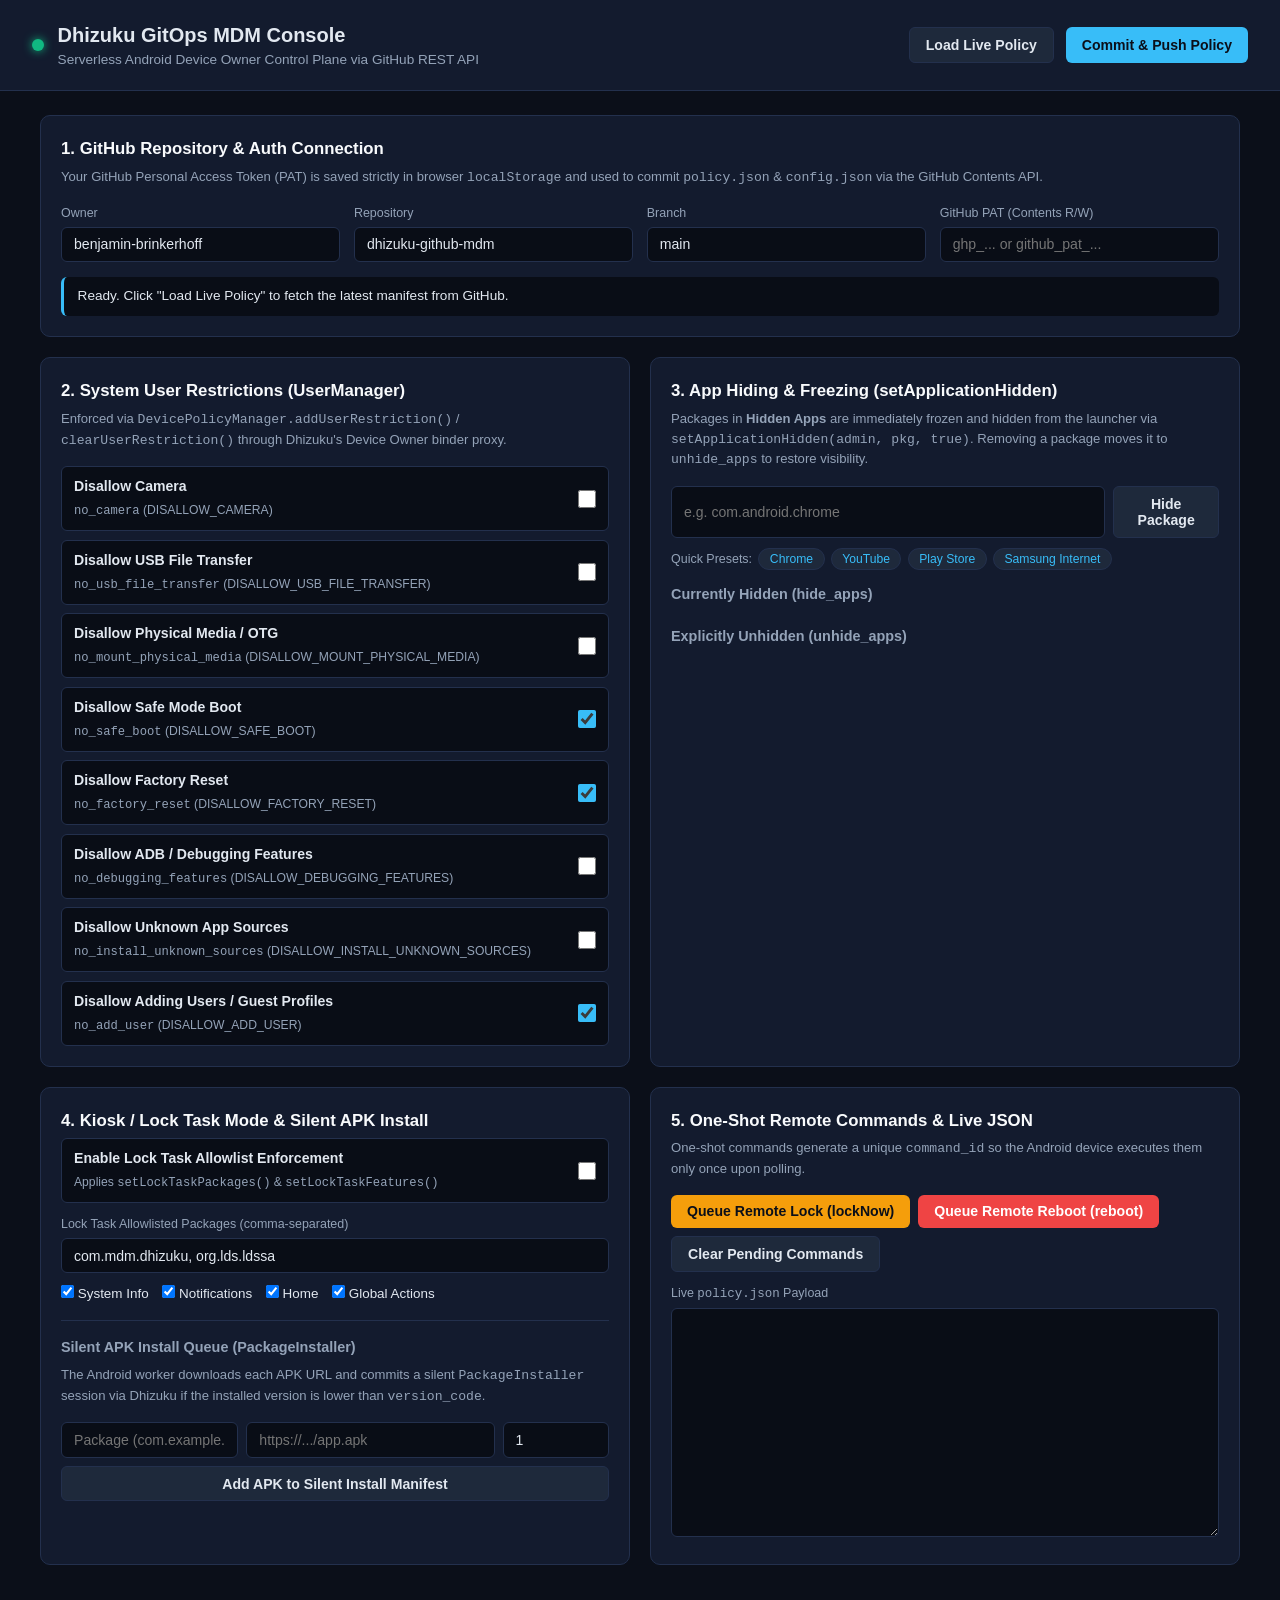
==== docs/index.html @ 59e8cc9c "feat(web): add GitHub Pages MDM Console UI (docs/index.html)" ====
<!DOCTYPE html>
<html lang="en">
<head>
  <meta charset="UTF-8" />
  <meta name="viewport" content="width=device-width, initial-scale=1.0" />
  <title>Dhizuku GitOps MDM Console</title>
  <link rel="stylesheet" href="styles.css" />
</head>
<body>
  <header class="topbar">
    <div class="brand">
      <span class="badge-dot" id="statusDot"></span>
      <div>
        <h1>Dhizuku GitOps MDM Console</h1>
        <p class="subtitle">Serverless Android Device Owner Control Plane via GitHub REST API</p>
      </div>
    </div>
    <div class="actions">
      <button id="btnLoadPolicy" class="btn btn-secondary">Load Live Policy</button>
      <button id="btnCommitPolicy" class="btn btn-primary">Commit &amp; Push Policy</button>
    </div>
  </header>
  <main class="container">
    <section class="card connection-card">
      <h2>1. GitHub Repository &amp; Auth Connection</h2>
      <p class="hint">Your GitHub Personal Access Token (PAT) is saved strictly in browser <code>localStorage</code> and used to commit <code>policy.json</code> &amp; <code>config.json</code> via the GitHub Contents API.</p>
      <div class="grid-4">
        <label>
          <span>Owner</span>
          <input type="text" id="ghOwner" value="benjamin-brinkerhoff" />
        </label>
        <label>
          <span>Repository</span>
          <input type="text" id="ghRepo" value="dhizuku-github-mdm" />
        </label>
        <label>
          <span>Branch</span>
          <input type="text" id="ghBranch" value="main" />
        </label>
        <label>
          <span>GitHub PAT (Contents R/W)</span>
          <input type="password" id="ghToken" placeholder="ghp_... or github_pat_..." />
        </label>
      </div>
      <div class="status-banner" id="statusBanner">Ready. Click "Load Live Policy" to fetch the latest manifest from GitHub.</div>
    </section>
    <div class="grid-2">
      <section class="card">
        <h2>2. System User Restrictions (UserManager)</h2>
        <p class="hint">Enforced via <code>DevicePolicyManager.addUserRestriction()</code> / <code>clearUserRestriction()</code> through Dhizuku's Device Owner binder proxy.</p>
        <div class="toggle-list" id="restrictionsList">
          <label class="toggle-row">
            <div>
              <strong>Disallow Camera</strong>
              <small><code>no_camera</code> (DISALLOW_CAMERA)</small>
            </div>
            <input type="checkbox" data-restriction="no_camera" />
          </label>
          <label class="toggle-row">
            <div>
              <strong>Disallow USB File Transfer</strong>
              <small><code>no_usb_file_transfer</code> (DISALLOW_USB_FILE_TRANSFER)</small>
            </div>
            <input type="checkbox" data-restriction="no_usb_file_transfer" />
          </label>
          <label class="toggle-row">
            <div>
              <strong>Disallow Physical Media / OTG</strong>
              <small><code>no_mount_physical_media</code> (DISALLOW_MOUNT_PHYSICAL_MEDIA)</small>
            </div>
            <input type="checkbox" data-restriction="no_mount_physical_media" />
          </label>
          <label class="toggle-row">
            <div>
              <strong>Disallow Safe Mode Boot</strong>
              <small><code>no_safe_boot</code> (DISALLOW_SAFE_BOOT)</small>
            </div>
            <input type="checkbox" data-restriction="no_safe_boot" checked />
          </label>
          <label class="toggle-row">
            <div>
              <strong>Disallow Factory Reset</strong>
              <small><code>no_factory_reset</code> (DISALLOW_FACTORY_RESET)</small>
            </div>
            <input type="checkbox" data-restriction="no_factory_reset" checked />
          </label>
          <label class="toggle-row">
            <div>
              <strong>Disallow ADB / Debugging Features</strong>
              <small><code>no_debugging_features</code> (DISALLOW_DEBUGGING_FEATURES)</small>
            </div>
            <input type="checkbox" data-restriction="no_debugging_features" />
          </label>
          <label class="toggle-row">
            <div>
              <strong>Disallow Unknown App Sources</strong>
              <small><code>no_install_unknown_sources</code> (DISALLOW_INSTALL_UNKNOWN_SOURCES)</small>
            </div>
            <input type="checkbox" data-restriction="no_install_unknown_sources" />
          </label>
          <label class="toggle-row">
            <div>
              <strong>Disallow Adding Users / Guest Profiles</strong>
              <small><code>no_add_user</code> (DISALLOW_ADD_USER)</small>
            </div>
            <input type="checkbox" data-restriction="no_add_user" checked />
          </label>
        </div>
      </section>
      <section class="card">
        <h2>3. App Hiding &amp; Freezing (setApplicationHidden)</h2>
        <p class="hint">Packages in <strong>Hidden Apps</strong> are immediately frozen and hidden from the launcher via <code>setApplicationHidden(admin, pkg, true)</code>. Removing a package moves it to <code>unhide_apps</code> to restore visibility.</p>
        <div class="input-row">
          <input type="text" id="pkgInput" placeholder="e.g. com.android.chrome" />
          <button id="btnAddHiddenPkg" class="btn btn-secondary">Hide Package</button>
        </div>
        <div class="preset-chips">
          <span class="chip-label">Quick Presets:</span>
          <button class="chip" data-pkg="com.android.chrome">Chrome</button>
          <button class="chip" data-pkg="com.google.android.youtube">YouTube</button>
          <button class="chip" data-pkg="com.android.vending">Play Store</button>
          <button class="chip" data-pkg="com.sec.android.app.sbrowser">Samsung Internet</button>
        </div>
        <h3>Currently Hidden (hide_apps)</h3>
        <ul id="hiddenAppsList" class="tag-list"></ul>
        <h3>Explicitly Unhidden (unhide_apps)</h3>
        <ul id="unhiddenAppsList" class="tag-list"></ul>
      </section>
    </div>
    <div class="grid-2">
      <section class="card">
        <h2>4. Kiosk / Lock Task Mode &amp; Silent APK Install</h2>
        <label class="toggle-row">
          <div>
            <strong>Enable Lock Task Allowlist Enforcement</strong>
            <small>Applies <code>setLockTaskPackages()</code> &amp; <code>setLockTaskFeatures()</code></small>
          </div>
          <input type="checkbox" id="kioskEnabled" />
        </label>
        <label class="block-label">
          <span>Lock Task Allowlisted Packages (comma-separated)</span>
          <input type="text" id="kioskPackages" value="com.mdm.dhizuku, org.lds.ldssa" />
        </label>
        <div class="feature-checks">
          <label><input type="checkbox" class="kiosk-feat" value="system_info" checked /> System Info</label>
          <label><input type="checkbox" class="kiosk-feat" value="notifications" checked /> Notifications</label>
          <label><input type="checkbox" class="kiosk-feat" value="home" checked /> Home</label>
          <label><input type="checkbox" class="kiosk-feat" value="global_actions" checked /> Global Actions</label>
        </div>
        <hr class="sep" />
        <h3>Silent APK Install Queue (PackageInstaller)</h3>
        <p class="hint">The Android worker downloads each APK URL and commits a silent <code>PackageInstaller</code> session via Dhizuku if the installed version is lower than <code>version_code</code>.</p>
        <div class="grid-3">
          <input type="text" id="apkPkg" placeholder="Package (com.example.app)" />
          <input type="text" id="apkUrl" placeholder="https://.../app.apk" />
          <input type="number" id="apkVer" placeholder="Ver Code (1)" value="1" />
        </div>
        <button id="btnAddApk" class="btn btn-secondary full-width">Add APK to Silent Install Manifest</button>
        <ul id="apkQueueList" class="tag-list"></ul>
      </section>
      <section class="card">
        <h2>5. One-Shot Remote Commands &amp; Live JSON</h2>
        <p class="hint">One-shot commands generate a unique <code>command_id</code> so the Android device executes them only once upon polling.</p>
        <div class="cmd-buttons">
          <button id="btnLockNow" class="btn btn-warn">Queue Remote Lock (lockNow)</button>
          <button id="btnReboot" class="btn btn-danger">Queue Remote Reboot (reboot)</button>
          <button id="btnClearCmds" class="btn btn-secondary">Clear Pending Commands</button>
        </div>
        <label class="block-label">
          <span>Live <code>policy.json</code> Payload</span>
          <textarea id="jsonPreview" rows="14" spellcheck="false"></textarea>
        </label>
      </section>
    </div>
  </main>
  <script src="app.js"></script>
</body>
</html>
---- docs/styles.css ----
:root {
  --bg: #0b0f19;
  --panel: #131b2e;
  --border: #23304d;
  --text: #e2e8f0;
  --muted: #94a3b8;
  --accent: #38bdf8;
  --accent-hover: #0284c7;
  --warn: #f59e0b;
  --danger: #ef4444;
  --success: #10b981;
}
* {
  box-sizing: border-box;
  margin: 0;
  padding: 0;
}
body {
  font-family: -apple-system, BlinkMacSystemFont, "Segoe UI", Roboto, Inter, sans-serif;
  background: var(--bg);
  color: var(--text);
  line-height: 1.5;
  padding-bottom: 3rem;
}
.topbar {
  display: flex;
  justify-content: space-between;
  align-items: center;
  padding: 1.25rem 2rem;
  background: var(--panel);
  border-bottom: 1px solid var(--border);
  position: sticky;
  top: 0;
  z-index: 10;
}
.brand {
  display: flex;
  align-items: center;
  gap: 0.85rem;
}
.badge-dot {
  width: 12px;
  height: 12px;
  border-radius: 50%;
  background: var(--success);
  box-shadow: 0 0 10px var(--success);
}
h1 {
  font-size: 1.25rem;
  font-weight: 700;
}
.subtitle {
  font-size: 0.85rem;
  color: var(--muted);
}
.actions {
  display: flex;
  gap: 0.75rem;
}
.container {
  max-width: 1240px;
  margin: 1.5rem auto;
  padding: 0 1.25rem;
  display: flex;
  flex-direction: column;
  gap: 1.25rem;
}
.card {
  background: var(--panel);
  border: 1px solid var(--border);
  border-radius: 10px;
  padding: 1.25rem;
}
h2 {
  font-size: 1.05rem;
  margin-bottom: 0.35rem;
  color: #f8fafc;
}
h3 {
  font-size: 0.9rem;
  margin: 0.85rem 0 0.4rem;
  color: var(--muted);
}
.hint {
  font-size: 0.82rem;
  color: var(--muted);
  margin-bottom: 1rem;
}
.grid-4 {
  display: grid;
  grid-template-columns: repeat(auto-fit, minmax(200px, 1fr));
  gap: 0.85rem;
}
.grid-3 {
  display: grid;
  grid-template-columns: 1fr 1.4fr 0.6fr;
  gap: 0.5rem;
  margin-bottom: 0.5rem;
}
.grid-2 {
  display: grid;
  grid-template-columns: repeat(auto-fit, minmax(460px, 1fr));
  gap: 1.25rem;
}
label span {
  display: block;
  font-size: 0.78rem;
  color: var(--muted);
  margin-bottom: 0.25rem;
}
input[type="text"],
input[type="password"],
input[type="number"],
textarea {
  width: 100%;
  background: #090d16;
  border: 1px solid var(--border);
  color: var(--text);
  padding: 0.55rem 0.75rem;
  border-radius: 6px;
  font-size: 0.88rem;
  font-family: inherit;
}
textarea {
  font-family: "JetBrains Mono", "Fira Code", monospace;
  font-size: 0.8rem;
  resize: vertical;
}
.status-banner {
  margin-top: 0.9rem;
  padding: 0.6rem 0.85rem;
  border-radius: 6px;
  background: #090d16;
  border-left: 3px solid var(--accent);
  font-size: 0.85rem;
}
.btn {
  border: none;
  border-radius: 6px;
  padding: 0.55rem 1rem;
  font-size: 0.88rem;
  font-weight: 600;
  cursor: pointer;
  transition: opacity 0.15s;
}
.btn:hover {
  opacity: 0.9;
}
.btn-primary {
  background: var(--accent);
  color: #0b0f19;
}
.btn-secondary {
  background: #1e293b;
  color: var(--text);
  border: 1px solid var(--border);
}
.btn-warn {
  background: var(--warn);
  color: #0b0f19;
}
.btn-danger {
  background: var(--danger);
  color: #fff;
}
.full-width {
  width: 100%;
}
.toggle-list {
  display: flex;
  flex-direction: column;
  gap: 0.55rem;
}
.toggle-row {
  display: flex;
  justify-content: space-between;
  align-items: center;
  padding: 0.55rem 0.75rem;
  background: #090d16;
  border: 1px solid var(--border);
  border-radius: 6px;
  cursor: pointer;
}
.toggle-row strong {
  display: block;
  font-size: 0.88rem;
}
.toggle-row small {
  color: var(--muted);
  font-size: 0.76rem;
}
.toggle-row input[type="checkbox"] {
  width: 18px;
  height: 18px;
  accent-color: var(--accent);
}
.input-row {
  display: flex;
  gap: 0.5rem;
  margin-bottom: 0.65rem;
}
.preset-chips {
  display: flex;
  flex-wrap: wrap;
  gap: 0.4rem;
  align-items: center;
  margin-bottom: 0.75rem;
}
.chip-label {
  font-size: 0.78rem;
  color: var(--muted);
}
.chip {
  background: #1e293b;
  color: var(--accent);
  border: 1px solid var(--border);
  border-radius: 999px;
  padding: 0.2rem 0.65rem;
  font-size: 0.76rem;
  cursor: pointer;
}
.tag-list {
  list-style: none;
  display: flex;
  flex-direction: column;
  gap: 0.4rem;
  max-height: 180px;
  overflow-y: auto;
}
.tag-item {
  display: flex;
  justify-content: space-between;
  align-items: center;
  background: #090d16;
  border: 1px solid var(--border);
  padding: 0.4rem 0.7rem;
  border-radius: 6px;
  font-size: 0.84rem;
  font-family: monospace;
}
.tag-item button {
  background: transparent;
  border: 1px solid var(--border);
  color: var(--muted);
  border-radius: 4px;
  padding: 0.15rem 0.5rem;
  cursor: pointer;
  font-size: 0.75rem;
}
.block-label {
  display: block;
  margin-top: 0.75rem;
}
.feature-checks {
  display: flex;
  flex-wrap: wrap;
  gap: 0.85rem;
  margin-top: 0.65rem;
  font-size: 0.84rem;
}
.sep {
  border: none;
  border-top: 1px solid var(--border);
  margin: 1rem 0;
}
.cmd-buttons {
  display: flex;
  flex-wrap: wrap;
  gap: 0.5rem;
  margin-bottom: 0.75rem;
}
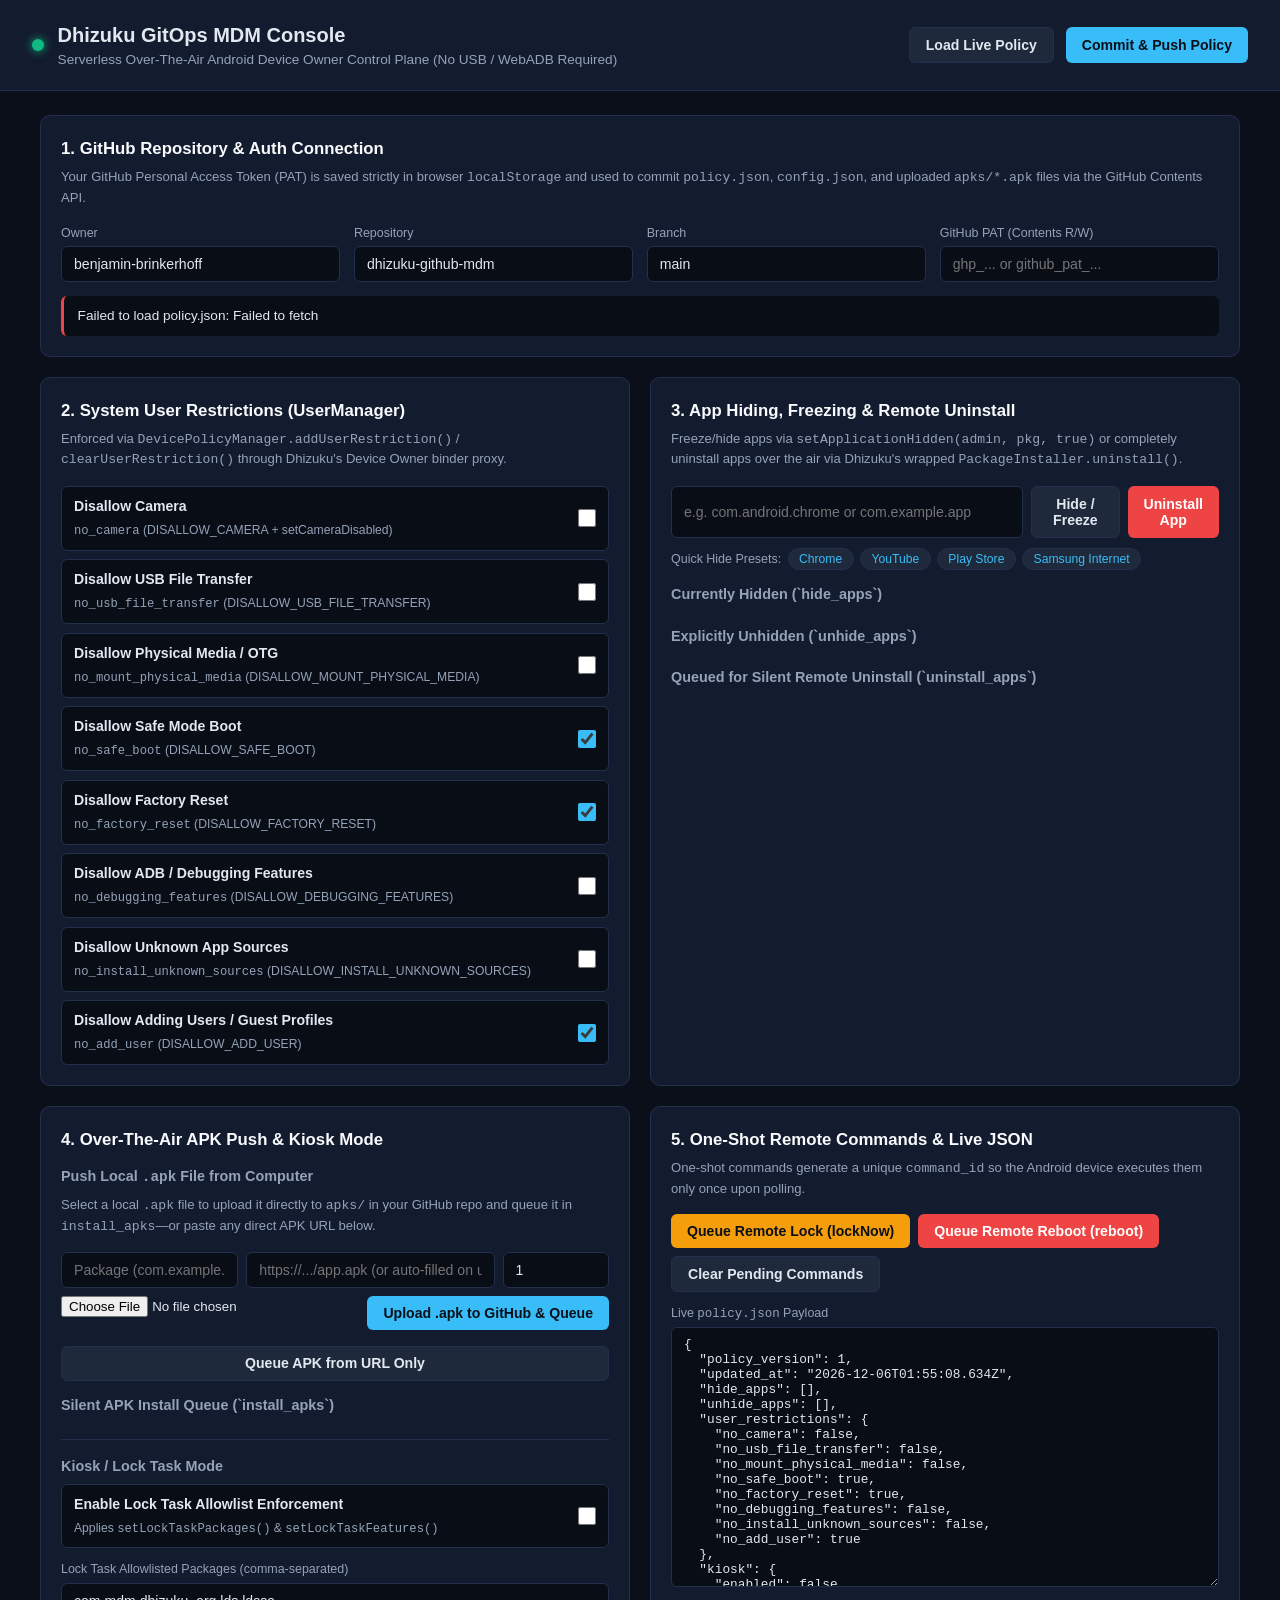
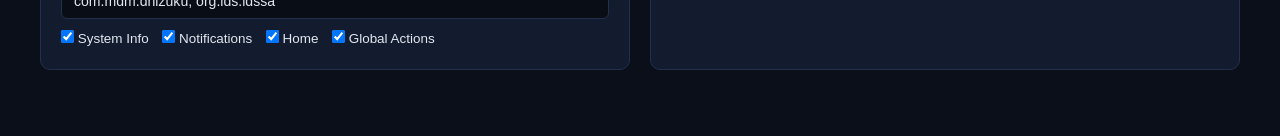
==== commit 36f3a898: "feat(web): add direct .apk file uploader and silent remote uninstall controls to docs/index.html" ====
--- a/docs/index.html
+++ b/docs/index.html
@@ -12,7 +12,7 @@
       <span class="badge-dot" id="statusDot"></span>
       <div>
         <h1>Dhizuku GitOps MDM Console</h1>
-        <p class="subtitle">Serverless Android Device Owner Control Plane via GitHub REST API</p>
+        <p class="subtitle">Serverless Over-The-Air Android Device Owner Control Plane (No USB / WebADB Required)</p>
       </div>
     </div>
     <div class="actions">
@@ -23,7 +23,7 @@
   <main class="container">
     <section class="card connection-card">
       <h2>1. GitHub Repository &amp; Auth Connection</h2>
-      <p class="hint">Your GitHub Personal Access Token (PAT) is saved strictly in browser <code>localStorage</code> and used to commit <code>policy.json</code> &amp; <code>config.json</code> via the GitHub Contents API.</p>
+      <p class="hint">Your GitHub Personal Access Token (PAT) is saved strictly in browser <code>localStorage</code> and used to commit <code>policy.json</code>, <code>config.json</code>, and uploaded <code>apks/*.apk</code> files via the GitHub Contents API.</p>
       <div class="grid-4">
         <label>
           <span>Owner</span>
@@ -44,6 +44,7 @@
       </div>
       <div class="status-banner" id="statusBanner">Ready. Click "Load Live Policy" to fetch the latest manifest from GitHub.</div>
     </section>
+
     <div class="grid-2">
       <section class="card">
         <h2>2. System User Restrictions (UserManager)</h2>
@@ -52,7 +53,7 @@
           <label class="toggle-row">
             <div>
               <strong>Disallow Camera</strong>
-              <small><code>no_camera</code> (DISALLOW_CAMERA)</small>
+              <small><code>no_camera</code> (DISALLOW_CAMERA + setCameraDisabled)</small>
             </div>
             <input type="checkbox" data-restriction="no_camera" />
           </label>
@@ -107,29 +108,51 @@
           </label>
         </div>
       </section>
+
       <section class="card">
-        <h2>3. App Hiding &amp; Freezing (setApplicationHidden)</h2>
-        <p class="hint">Packages in <strong>Hidden Apps</strong> are immediately frozen and hidden from the launcher via <code>setApplicationHidden(admin, pkg, true)</code>. Removing a package moves it to <code>unhide_apps</code> to restore visibility.</p>
+        <h2>3. App Hiding, Freezing &amp; Remote Uninstall</h2>
+        <p class="hint">Freeze/hide apps via <code>setApplicationHidden(admin, pkg, true)</code> or completely uninstall apps over the air via Dhizuku's wrapped <code>PackageInstaller.uninstall()</code>.</p>
         <div class="input-row">
-          <input type="text" id="pkgInput" placeholder="e.g. com.android.chrome" />
-          <button id="btnAddHiddenPkg" class="btn btn-secondary">Hide Package</button>
+          <input type="text" id="pkgInput" placeholder="e.g. com.android.chrome or com.example.app" />
+          <button id="btnAddHiddenPkg" class="btn btn-secondary">Hide / Freeze</button>
+          <button id="btnAddUninstallPkg" class="btn btn-danger">Uninstall App</button>
         </div>
         <div class="preset-chips">
-          <span class="chip-label">Quick Presets:</span>
+          <span class="chip-label">Quick Hide Presets:</span>
           <button class="chip" data-pkg="com.android.chrome">Chrome</button>
           <button class="chip" data-pkg="com.google.android.youtube">YouTube</button>
           <button class="chip" data-pkg="com.android.vending">Play Store</button>
           <button class="chip" data-pkg="com.sec.android.app.sbrowser">Samsung Internet</button>
         </div>
-        <h3>Currently Hidden (hide_apps)</h3>
+        <h3>Currently Hidden (`hide_apps`)</h3>
         <ul id="hiddenAppsList" class="tag-list"></ul>
-        <h3>Explicitly Unhidden (unhide_apps)</h3>
+        <h3>Explicitly Unhidden (`unhide_apps`)</h3>
         <ul id="unhiddenAppsList" class="tag-list"></ul>
+        <h3>Queued for Silent Remote Uninstall (`uninstall_apps`)</h3>
+        <ul id="uninstallAppsList" class="tag-list"></ul>
       </section>
     </div>
+
     <div class="grid-2">
       <section class="card">
-        <h2>4. Kiosk / Lock Task Mode &amp; Silent APK Install</h2>
+        <h2>4. Over-The-Air APK Push &amp; Kiosk Mode</h2>
+        <h3>Push Local <code>.apk</code> File from Computer</h3>
+        <p class="hint">Select a local <code>.apk</code> file to upload it directly to <code>apks/</code> in your GitHub repo and queue it in <code>install_apks</code>—or paste any direct APK URL below.</p>
+        <div class="grid-3">
+          <input type="text" id="apkPkg" placeholder="Package (com.example.app)" />
+          <input type="text" id="apkUrl" placeholder="https://.../app.apk (or auto-filled on upload)" />
+          <input type="number" id="apkVer" placeholder="Ver Code (1)" value="1" />
+        </div>
+        <div class="input-row" style="margin-top: 0.5rem;">
+          <input type="file" id="apkFileInput" accept=".apk" style="flex: 1;" />
+          <button id="btnUploadApkFile" class="btn btn-primary">Upload .apk to GitHub &amp; Queue</button>
+        </div>
+        <button id="btnAddApk" class="btn btn-secondary full-width" style="margin-top: 0.35rem;">Queue APK from URL Only</button>
+        <h3>Silent APK Install Queue (`install_apks`)</h3>
+        <ul id="apkQueueList" class="tag-list"></ul>
+
+        <hr class="sep" />
+        <h3>Kiosk / Lock Task Mode</h3>
         <label class="toggle-row">
           <div>
             <strong>Enable Lock Task Allowlist Enforcement</strong>
@@ -147,17 +170,8 @@
           <label><input type="checkbox" class="kiosk-feat" value="home" checked /> Home</label>
           <label><input type="checkbox" class="kiosk-feat" value="global_actions" checked /> Global Actions</label>
         </div>
-        <hr class="sep" />
-        <h3>Silent APK Install Queue (PackageInstaller)</h3>
-        <p class="hint">The Android worker downloads each APK URL and commits a silent <code>PackageInstaller</code> session via Dhizuku if the installed version is lower than <code>version_code</code>.</p>
-        <div class="grid-3">
-          <input type="text" id="apkPkg" placeholder="Package (com.example.app)" />
-          <input type="text" id="apkUrl" placeholder="https://.../app.apk" />
-          <input type="number" id="apkVer" placeholder="Ver Code (1)" value="1" />
-        </div>
-        <button id="btnAddApk" class="btn btn-secondary full-width">Add APK to Silent Install Manifest</button>
-        <ul id="apkQueueList" class="tag-list"></ul>
       </section>
+
       <section class="card">
         <h2>5. One-Shot Remote Commands &amp; Live JSON</h2>
         <p class="hint">One-shot commands generate a unique <code>command_id</code> so the Android device executes them only once upon polling.</p>
@@ -168,7 +182,7 @@
         </div>
         <label class="block-label">
           <span>Live <code>policy.json</code> Payload</span>
-          <textarea id="jsonPreview" rows="14" spellcheck="false"></textarea>
+          <textarea id="jsonPreview" rows="16" spellcheck="false"></textarea>
         </label>
       </section>
     </div>
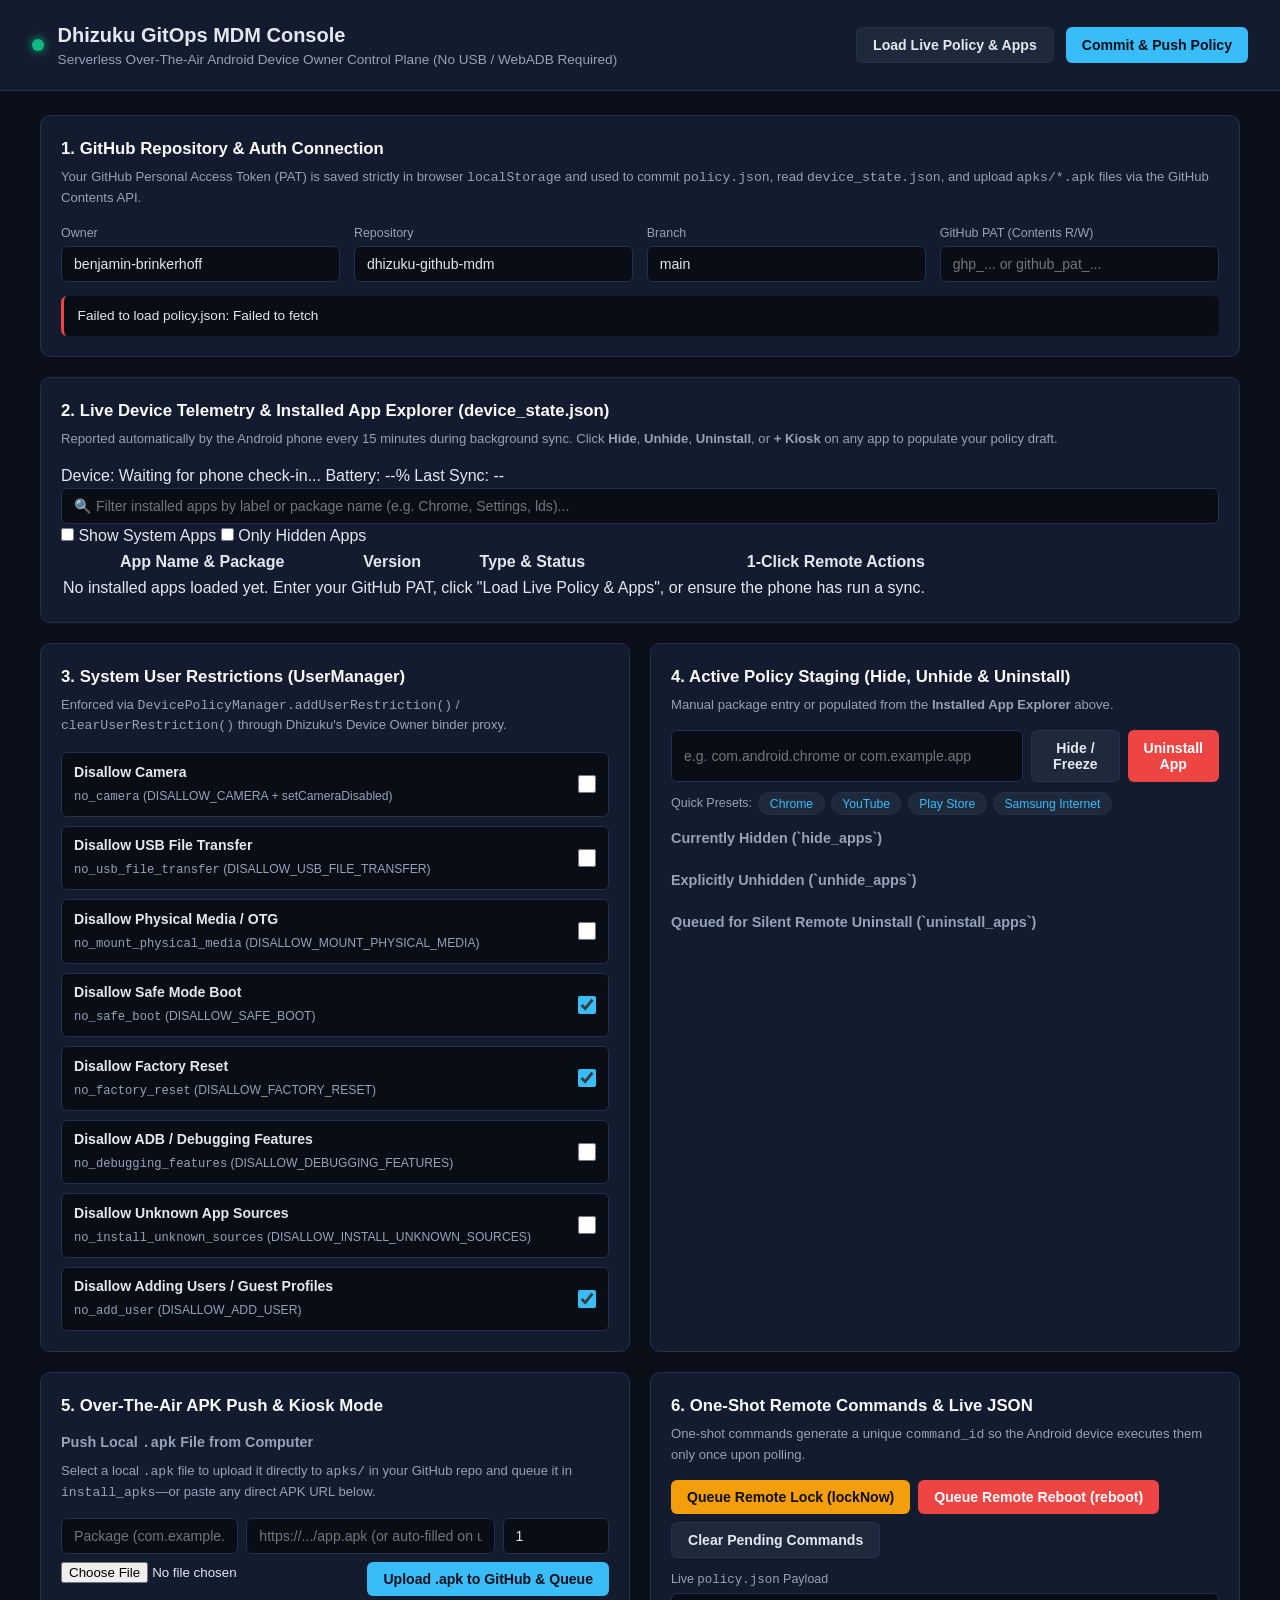
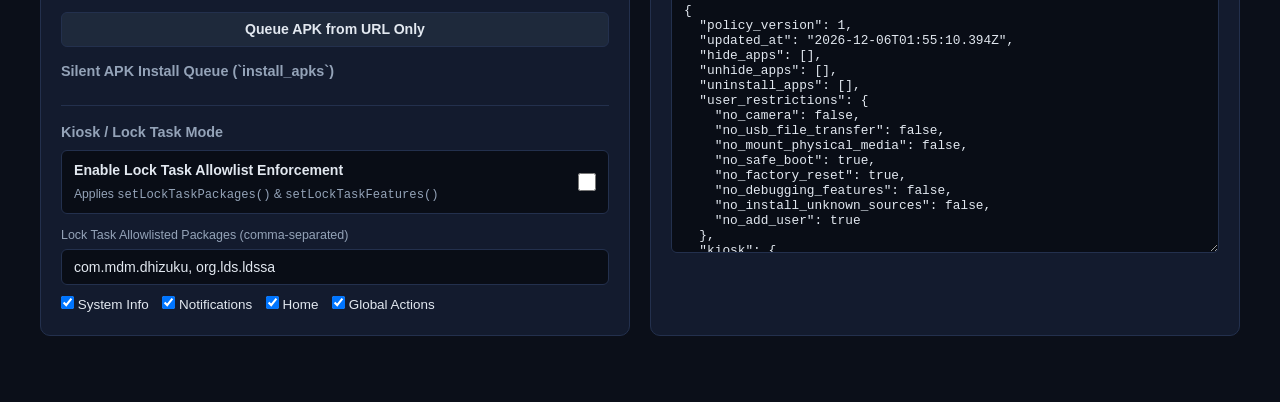
==== commit 3a6d0e2e: "feat(web): add Live Device Telemetry and Installed App Explorer card in docs/index.html" ====
--- a/docs/index.html
+++ b/docs/index.html
@@ -16,14 +16,16 @@
       </div>
     </div>
     <div class="actions">
-      <button id="btnLoadPolicy" class="btn btn-secondary">Load Live Policy</button>
+      <button id="btnLoadPolicy" class="btn btn-secondary">Load Live Policy &amp; Apps</button>
       <button id="btnCommitPolicy" class="btn btn-primary">Commit &amp; Push Policy</button>
     </div>
   </header>
+
   <main class="container">
+    <!-- 1. Connection Header -->
     <section class="card connection-card">
       <h2>1. GitHub Repository &amp; Auth Connection</h2>
-      <p class="hint">Your GitHub Personal Access Token (PAT) is saved strictly in browser <code>localStorage</code> and used to commit <code>policy.json</code>, <code>config.json</code>, and uploaded <code>apks/*.apk</code> files via the GitHub Contents API.</p>
+      <p class="hint">Your GitHub Personal Access Token (PAT) is saved strictly in browser <code>localStorage</code> and used to commit <code>policy.json</code>, read <code>device_state.json</code>, and upload <code>apks/*.apk</code> files via the GitHub Contents API.</p>
       <div class="grid-4">
         <label>
           <span>Owner</span>
@@ -42,12 +44,52 @@
           <input type="password" id="ghToken" placeholder="ghp_... or github_pat_..." />
         </label>
       </div>
-      <div class="status-banner" id="statusBanner">Ready. Click "Load Live Policy" to fetch the latest manifest from GitHub.</div>
+      <div class="status-banner" id="statusBanner">Ready. Click "Load Live Policy &amp; Apps" to fetch policy manifest and installed app inventory from the phone.</div>
     </section>
 
+    <!-- 2. Device Telemetry & Installed App Explorer -->
+    <section class="card">
+      <div class="card-header-row">
+        <div>
+          <h2>2. Live Device Telemetry &amp; Installed App Explorer (device_state.json)</h2>
+          <p class="hint">Reported automatically by the Android phone every 15 minutes during background sync. Click <strong>Hide</strong>, <strong>Unhide</strong>, <strong>Uninstall</strong>, or <strong>+ Kiosk</strong> on any app to populate your policy draft.</p>
+        </div>
+        <div class="telemetry-badges" id="telemetryBadges">
+          <span class="badge-pill" id="badgeDevice">Device: Waiting for phone check-in...</span>
+          <span class="badge-pill" id="badgeBattery">Battery: --%</span>
+          <span class="badge-pill" id="badgeSync">Last Sync: --</span>
+        </div>
+      </div>
+
+      <div class="app-filter-bar">
+        <input type="text" id="appSearchInput" placeholder="🔍 Filter installed apps by label or package name (e.g. Chrome, Settings, lds)..." />
+        <label class="filter-check"><input type="checkbox" id="checkShowSystemApps" /> Show System Apps</label>
+        <label class="filter-check"><input type="checkbox" id="checkOnlyHiddenApps" /> Only Hidden Apps</label>
+      </div>
+
+      <div class="app-table-wrapper">
+        <table class="app-table" id="installedAppsTable">
+          <thead>
+            <tr>
+              <th>App Name &amp; Package</th>
+              <th>Version</th>
+              <th>Type &amp; Status</th>
+              <th style="text-align: right;">1-Click Remote Actions</th>
+            </tr>
+          </thead>
+          <tbody id="installedAppsBody">
+            <tr>
+              <td colspan="4" class="empty-state">No installed apps loaded yet. Enter your GitHub PAT, click "Load Live Policy &amp; Apps", or ensure the phone has run a sync.</td>
+            </tr>
+          </tbody>
+        </table>
+      </div>
+    </section>
+
+    <!-- 3. Policy Controls -->
     <div class="grid-2">
       <section class="card">
-        <h2>2. System User Restrictions (UserManager)</h2>
+        <h2>3. System User Restrictions (UserManager)</h2>
         <p class="hint">Enforced via <code>DevicePolicyManager.addUserRestriction()</code> / <code>clearUserRestriction()</code> through Dhizuku's Device Owner binder proxy.</p>
         <div class="toggle-list" id="restrictionsList">
           <label class="toggle-row">
@@ -110,15 +152,15 @@
       </section>
 
       <section class="card">
-        <h2>3. App Hiding, Freezing &amp; Remote Uninstall</h2>
-        <p class="hint">Freeze/hide apps via <code>setApplicationHidden(admin, pkg, true)</code> or completely uninstall apps over the air via Dhizuku's wrapped <code>PackageInstaller.uninstall()</code>.</p>
+        <h2>4. Active Policy Staging (Hide, Unhide &amp; Uninstall)</h2>
+        <p class="hint">Manual package entry or populated from the <strong>Installed App Explorer</strong> above.</p>
         <div class="input-row">
           <input type="text" id="pkgInput" placeholder="e.g. com.android.chrome or com.example.app" />
           <button id="btnAddHiddenPkg" class="btn btn-secondary">Hide / Freeze</button>
           <button id="btnAddUninstallPkg" class="btn btn-danger">Uninstall App</button>
         </div>
         <div class="preset-chips">
-          <span class="chip-label">Quick Hide Presets:</span>
+          <span class="chip-label">Quick Presets:</span>
           <button class="chip" data-pkg="com.android.chrome">Chrome</button>
           <button class="chip" data-pkg="com.google.android.youtube">YouTube</button>
           <button class="chip" data-pkg="com.android.vending">Play Store</button>
@@ -133,9 +175,10 @@
       </section>
     </div>
 
+    <!-- 4. APK Upload & Commands -->
     <div class="grid-2">
       <section class="card">
-        <h2>4. Over-The-Air APK Push &amp; Kiosk Mode</h2>
+        <h2>5. Over-The-Air APK Push &amp; Kiosk Mode</h2>
         <h3>Push Local <code>.apk</code> File from Computer</h3>
         <p class="hint">Select a local <code>.apk</code> file to upload it directly to <code>apks/</code> in your GitHub repo and queue it in <code>install_apks</code>—or paste any direct APK URL below.</p>
         <div class="grid-3">
@@ -173,7 +216,7 @@
       </section>
 
       <section class="card">
-        <h2>5. One-Shot Remote Commands &amp; Live JSON</h2>
+        <h2>6. One-Shot Remote Commands &amp; Live JSON</h2>
         <p class="hint">One-shot commands generate a unique <code>command_id</code> so the Android device executes them only once upon polling.</p>
         <div class="cmd-buttons">
           <button id="btnLockNow" class="btn btn-warn">Queue Remote Lock (lockNow)</button>
